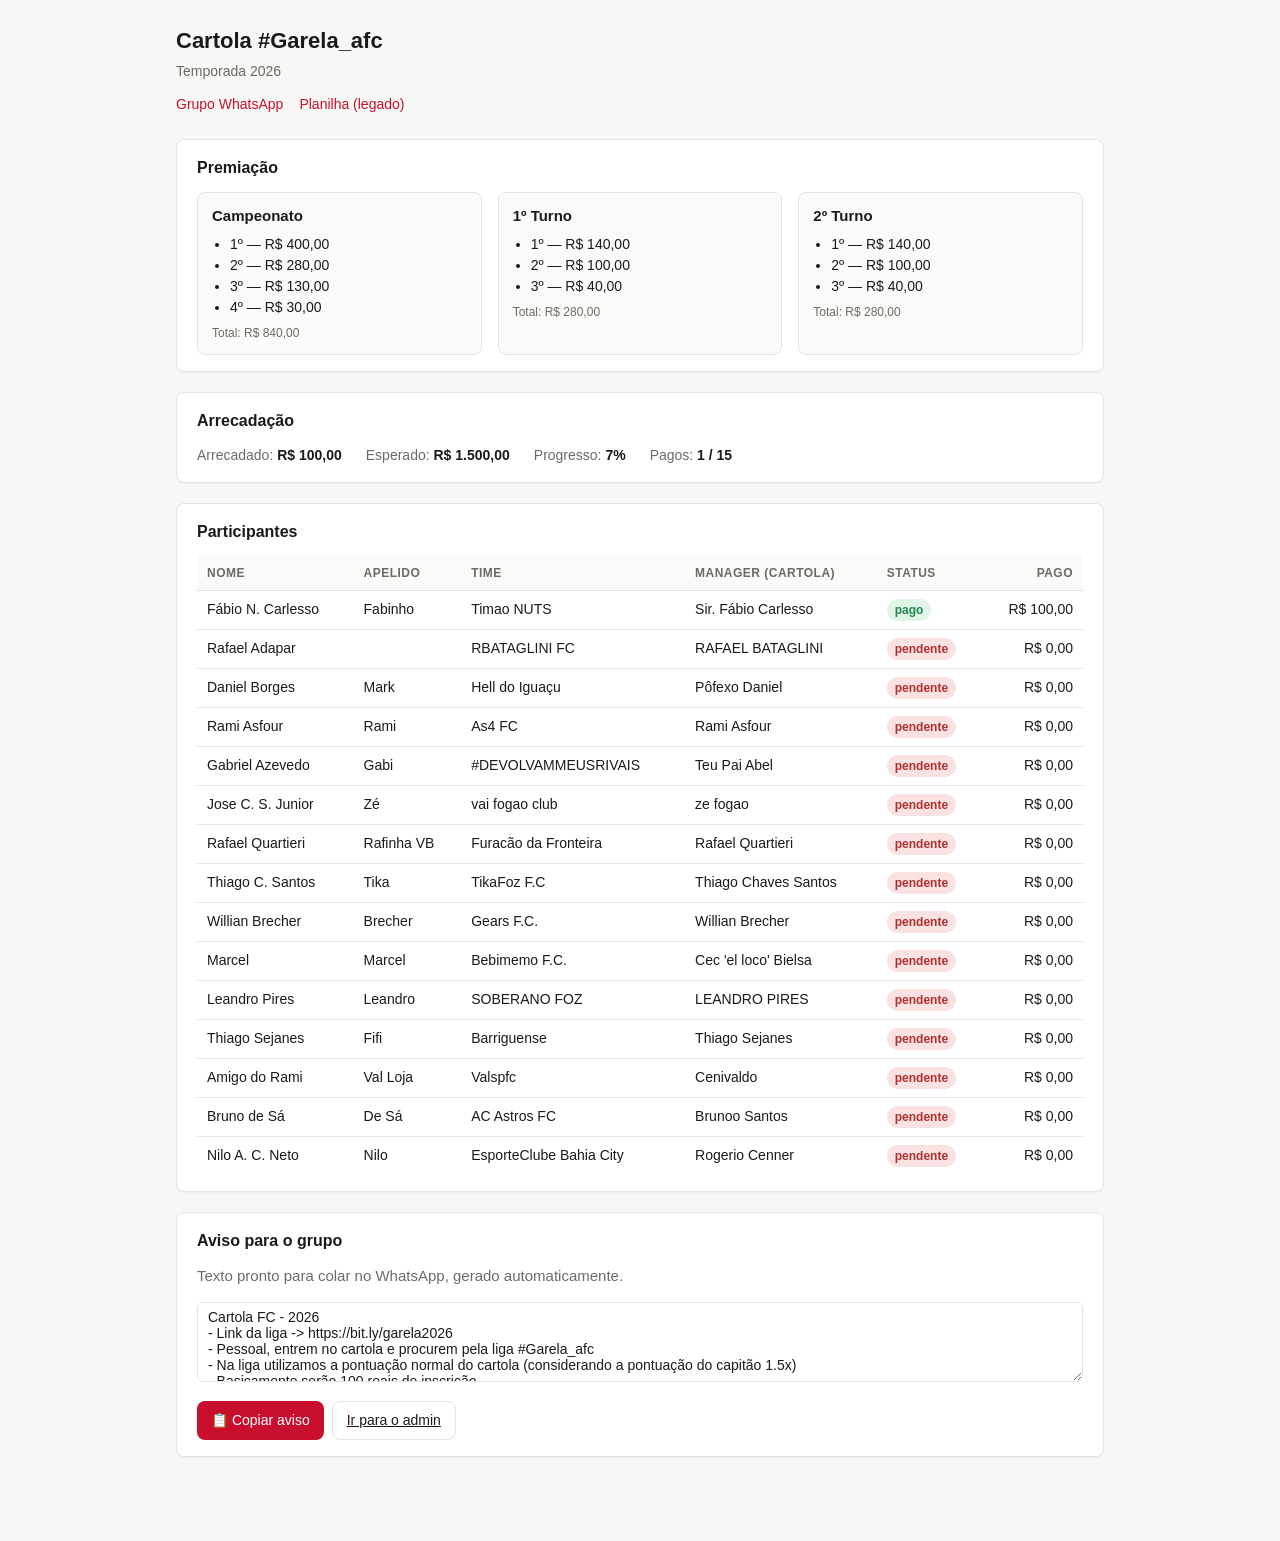
==== index.html @ 2b6771f7 "Initial commit: migra liga Cartola #Garela_afc da planilha para site estático Site HTML/CSS/JS puro " ====
<!DOCTYPE html>
<html lang="pt-BR">
<head>
  <meta charset="UTF-8">
  <meta name="viewport" content="width=device-width, initial-scale=1.0">
  <title>Cartola #Garela_afc</title>
  <link rel="stylesheet" href="styles.css">
</head>
<body>
  <main class="container">
    <header class="page">
      <h1 id="liga-titulo">Cartola #Garela_afc</h1>
      <div class="subtitle" id="ano-subtitulo">Temporada 2026</div>
      <div class="links" id="links"></div>
    </header>

    <section class="card">
      <h2>Premiação</h2>
      <div class="grid-prizes" id="grid-premiacao"></div>
    </section>

    <section class="card">
      <h2>Arrecadação</h2>
      <div class="totals" id="totais"></div>
    </section>

    <section class="card">
      <h2>Participantes</h2>
      <div style="overflow-x:auto">
        <table id="tabela-participantes">
          <thead>
            <tr>
              <th>Nome</th>
              <th>Apelido</th>
              <th>Time</th>
              <th>Manager (Cartola)</th>
              <th>Status</th>
              <th class="right">Pago</th>
            </tr>
          </thead>
          <tbody></tbody>
        </table>
      </div>
    </section>

    <section class="card">
      <h2>Aviso para o grupo</h2>
      <p class="muted" style="margin-top:0">Texto pronto para colar no WhatsApp, gerado automaticamente.</p>
      <textarea id="aviso-texto" readonly></textarea>
      <div class="actions">
        <button id="btn-copiar-aviso">📋 Copiar aviso</button>
        <a class="btn secondary" href="admin.html">Ir para o admin</a>
      </div>
    </section>
  </main>

  <div class="toast" id="toast"></div>

  <script src="data.js"></script>
  <script src="app.js"></script>
</body>
</html>
---- styles.css ----
:root {
  --bg: #f7f7f5;
  --surface: #ffffff;
  --border: #e3e3df;
  --text: #1a1a1a;
  --muted: #6b6b66;
  --accent: #c8102e;
  --accent-hover: #a30d25;
  --ok: #1f8a4d;
  --warn: #d68a00;
  --danger: #b03030;
  --radius: 8px;
  --shadow: 0 1px 2px rgba(0, 0, 0, 0.04);
  --font: -apple-system, BlinkMacSystemFont, "Segoe UI", Roboto, "Helvetica Neue", Arial, sans-serif;
}

* { box-sizing: border-box; }

body {
  margin: 0;
  font-family: var(--font);
  background: var(--bg);
  color: var(--text);
  line-height: 1.5;
  font-size: 15px;
}

.container {
  max-width: 960px;
  margin: 0 auto;
  padding: 24px 16px 64px;
}

header.page {
  margin-bottom: 24px;
}

header.page h1 {
  margin: 0 0 4px;
  font-size: 22px;
  font-weight: 600;
}

header.page .subtitle {
  color: var(--muted);
  font-size: 14px;
}

header.page .links {
  margin-top: 12px;
  display: flex;
  flex-wrap: wrap;
  gap: 8px 16px;
}

header.page .links a {
  color: var(--accent);
  text-decoration: none;
  font-size: 14px;
}

header.page .links a:hover { text-decoration: underline; }

.card {
  background: var(--surface);
  border: 1px solid var(--border);
  border-radius: var(--radius);
  box-shadow: var(--shadow);
  padding: 16px 20px;
  margin-bottom: 20px;
}

.card h2 {
  margin: 0 0 12px;
  font-size: 16px;
  font-weight: 600;
}

.card h3 {
  margin: 16px 0 8px;
  font-size: 14px;
  font-weight: 600;
  color: var(--muted);
  text-transform: uppercase;
  letter-spacing: 0.04em;
}

.grid-prizes {
  display: grid;
  grid-template-columns: repeat(auto-fit, minmax(200px, 1fr));
  gap: 16px;
}

.prize-block {
  border: 1px solid var(--border);
  border-radius: var(--radius);
  padding: 12px 14px;
  background: #fafaf8;
}

.prize-block .title {
  font-weight: 600;
  margin-bottom: 6px;
}

.prize-block ul {
  margin: 0;
  padding-left: 18px;
  font-size: 14px;
}

.totals {
  display: flex;
  flex-wrap: wrap;
  gap: 24px;
  font-size: 14px;
  margin-top: 8px;
}

.totals .label { color: var(--muted); }
.totals .value { font-weight: 600; }

table {
  width: 100%;
  border-collapse: collapse;
  font-size: 14px;
}

th, td {
  text-align: left;
  padding: 8px 10px;
  border-bottom: 1px solid var(--border);
  vertical-align: middle;
}

th {
  font-weight: 600;
  color: var(--muted);
  font-size: 12px;
  text-transform: uppercase;
  letter-spacing: 0.04em;
  background: #fafaf8;
}

tr:last-child td { border-bottom: none; }

.status {
  display: inline-block;
  padding: 2px 8px;
  border-radius: 999px;
  font-size: 12px;
  font-weight: 600;
}
.status.pago { background: #e1f4e8; color: var(--ok); }
.status.parcial { background: #fdf1d9; color: var(--warn); }
.status.pendente { background: #fbe2e2; color: var(--danger); }

button, .btn {
  font-family: inherit;
  font-size: 14px;
  background: var(--accent);
  color: white;
  border: none;
  padding: 8px 14px;
  border-radius: var(--radius);
  cursor: pointer;
  font-weight: 500;
  transition: background 0.15s ease;
}

button:hover, .btn:hover { background: var(--accent-hover); }

button.secondary, .btn.secondary {
  background: transparent;
  color: var(--text);
  border: 1px solid var(--border);
}

button.secondary:hover, .btn.secondary:hover {
  background: #f0f0ec;
}

button.danger { background: var(--danger); }

.actions {
  display: flex;
  flex-wrap: wrap;
  gap: 8px;
  margin-top: 12px;
}

input[type="text"], input[type="number"], input[type="url"], select, textarea {
  font-family: inherit;
  font-size: 14px;
  border: 1px solid var(--border);
  border-radius: 6px;
  padding: 6px 10px;
  background: white;
  color: var(--text);
  width: 100%;
}

input:focus, select:focus, textarea:focus {
  outline: none;
  border-color: var(--accent);
}

textarea { resize: vertical; min-height: 80px; }

.field {
  margin-bottom: 12px;
}

.field label {
  display: block;
  font-size: 12px;
  font-weight: 600;
  color: var(--muted);
  margin-bottom: 4px;
  text-transform: uppercase;
  letter-spacing: 0.04em;
}

.row {
  display: grid;
  grid-template-columns: 1fr 1fr;
  gap: 12px;
}

.row-4 {
  display: grid;
  grid-template-columns: repeat(4, 1fr);
  gap: 12px;
}

.toast {
  position: fixed;
  bottom: 20px;
  left: 50%;
  transform: translateX(-50%);
  background: var(--text);
  color: white;
  padding: 10px 16px;
  border-radius: var(--radius);
  font-size: 14px;
  opacity: 0;
  transition: opacity 0.2s ease;
  pointer-events: none;
  z-index: 1000;
}

.toast.show { opacity: 1; }

.muted { color: var(--muted); }
.right { text-align: right; }

.admin-table input[type="text"],
.admin-table input[type="number"] {
  padding: 4px 6px;
  font-size: 13px;
}

.admin-table td { padding: 4px 6px; }

.admin-table .remove-btn {
  background: transparent;
  color: var(--danger);
  border: none;
  cursor: pointer;
  padding: 2px 6px;
  font-size: 16px;
}

.admin-table .remove-btn:hover { background: #fbe2e2; }

@media (max-width: 640px) {
  .row, .row-4 { grid-template-columns: 1fr; }
  th, td { padding: 6px 8px; font-size: 13px; }
}
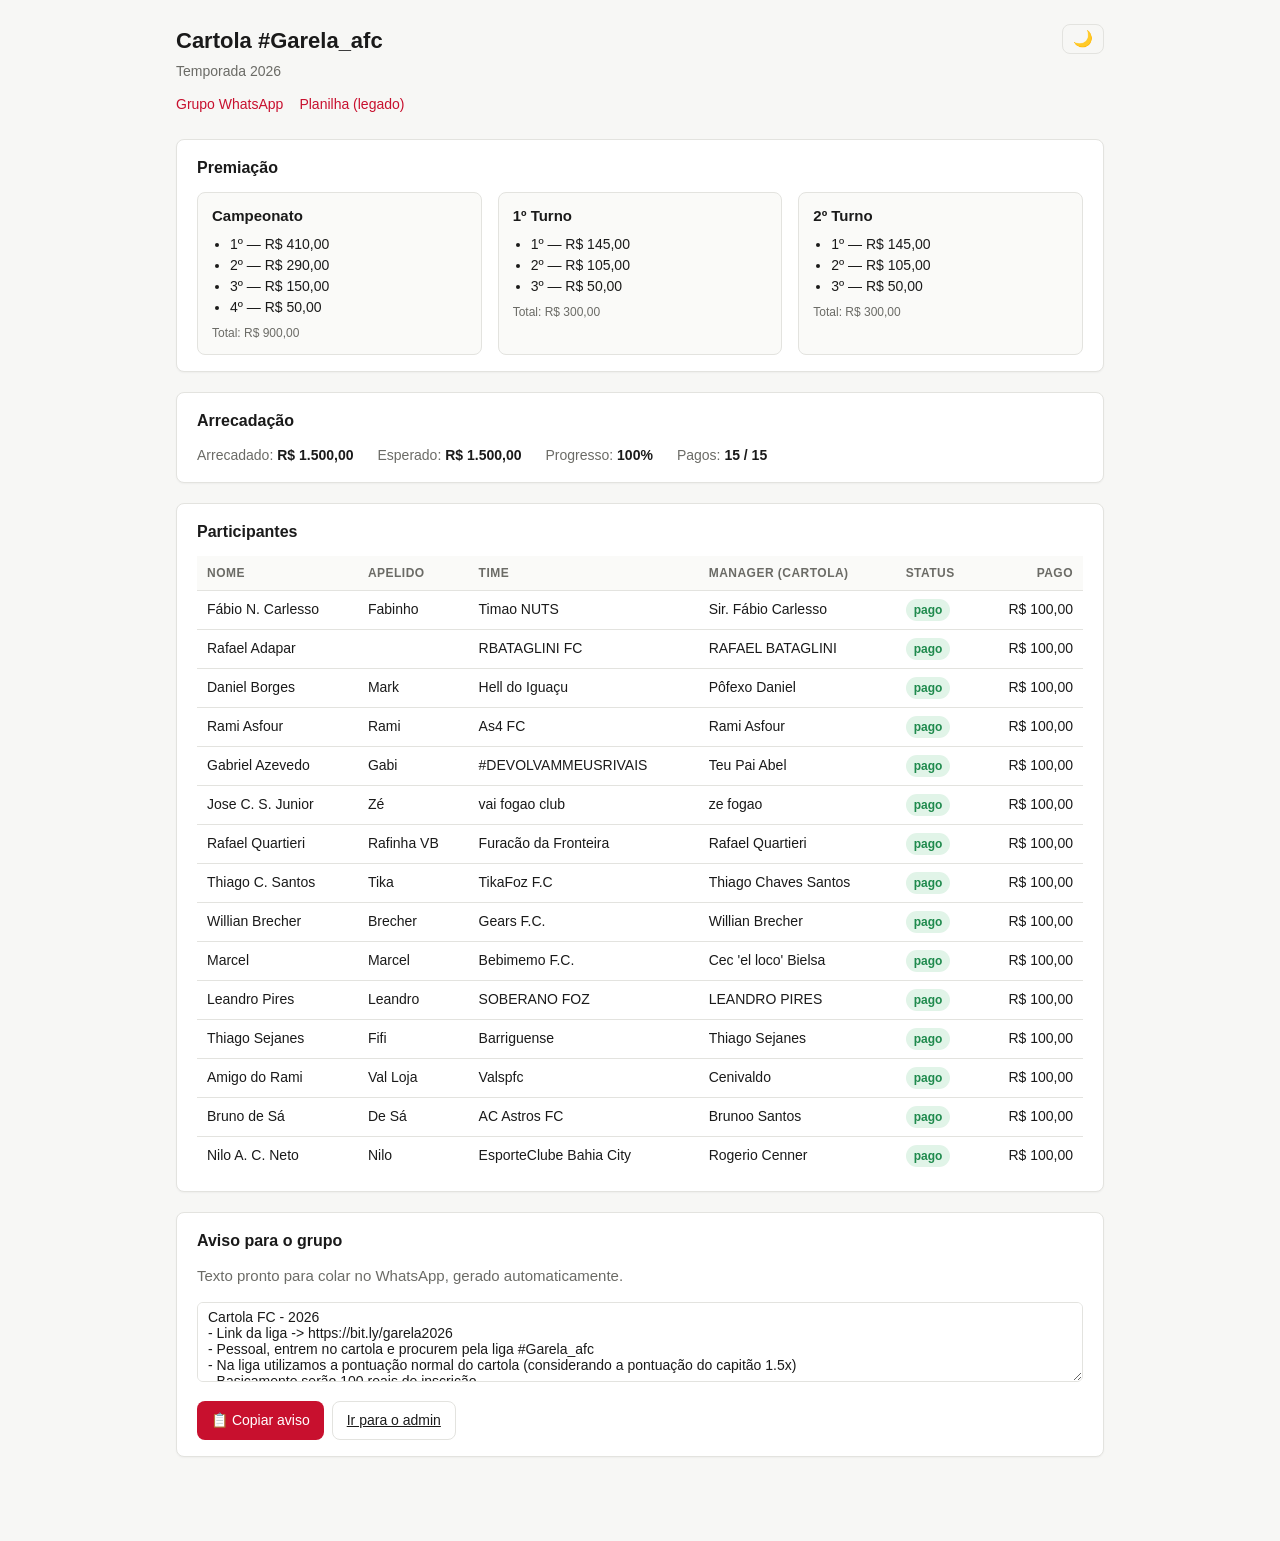
==== commit e6bad98e: "Implement dark mode with system preference detection and manual toggle - Add CSS custom properties f" ====
--- a/index.html
+++ b/index.html
@@ -4,14 +4,24 @@
   <meta charset="UTF-8">
   <meta name="viewport" content="width=device-width, initial-scale=1.0">
   <title>Cartola #Garela_afc</title>
-  <link rel="stylesheet" href="styles.css">
+  <link rel="stylesheet" href="css/styles.css">
+  <script>
+    (function () {
+      var saved = localStorage.getItem("theme");
+      var prefer = (!saved && window.matchMedia("(prefers-color-scheme: dark)").matches) ? "dark" : saved;
+      if (prefer === "dark") document.documentElement.setAttribute("data-theme", "dark");
+    })();
+  </script>
 </head>
 <body>
   <main class="container">
     <header class="page">
-      <h1 id="liga-titulo">Cartola #Garela_afc</h1>
-      <div class="subtitle" id="ano-subtitulo">Temporada 2026</div>
-      <div class="links" id="links"></div>
+      <div class="page-title-group">
+        <h1 id="liga-titulo">Cartola #Garela_afc</h1>
+        <div class="subtitle" id="ano-subtitulo">Temporada 2026</div>
+        <div class="links" id="links"></div>
+      </div>
+      <button class="theme-toggle" id="btn-tema" title="Alternar tema" aria-label="Alternar tema claro/escuro">🌙</button>
     </header>
 
     <section class="card">
@@ -57,6 +67,6 @@
   <div class="toast" id="toast"></div>
 
   <script src="data.js"></script>
-  <script src="app.js"></script>
+  <script src="js/app.js"></script>
 </body>
 </html>
--- a/css/styles.css
+++ b/css/styles.css
@@ -0,0 +1,339 @@
+:root {
+  --bg: #f7f7f5;
+  --surface: #ffffff;
+  --surface-alt: #fafaf8;
+  --border: #e3e3df;
+  --text: #1a1a1a;
+  --muted: #6b6b66;
+  --accent: #c8102e;
+  --accent-hover: #a30d25;
+  --ok: #1f8a4d;
+  --warn: #d68a00;
+  --danger: #b03030;
+  --status-ok-bg: #e1f4e8;
+  --status-warn-bg: #fdf1d9;
+  --status-danger-bg: #fbe2e2;
+  --secondary-hover: #f0f0ec;
+  --input-bg: #ffffff;
+  --radius: 8px;
+  --shadow: 0 1px 2px rgba(0, 0, 0, 0.04);
+  --font: -apple-system, BlinkMacSystemFont, "Segoe UI", Roboto, "Helvetica Neue", Arial, sans-serif;
+}
+
+[data-theme="dark"] {
+  --bg: #111111;
+  --surface: #1e1e1e;
+  --surface-alt: #252525;
+  --border: #333333;
+  --text: #f0f0ec;
+  --muted: #9a9a93;
+  --accent: #e8324e;
+  --accent-hover: #c8102e;
+  --ok: #34c76b;
+  --warn: #f0a500;
+  --danger: #e05050;
+  --status-ok-bg: #0d2e1a;
+  --status-warn-bg: #2e2000;
+  --status-danger-bg: #2e0d0d;
+  --secondary-hover: #2a2a2a;
+  --input-bg: #252525;
+  --shadow: 0 1px 2px rgba(0, 0, 0, 0.3);
+}
+
+* { box-sizing: border-box; }
+
+body {
+  margin: 0;
+  font-family: var(--font);
+  background: var(--bg);
+  color: var(--text);
+  line-height: 1.5;
+  font-size: 15px;
+}
+
+.container {
+  max-width: 960px;
+  margin: 0 auto;
+  padding: 24px 16px 64px;
+}
+
+header.page {
+  margin-bottom: 24px;
+  display: flex;
+  flex-wrap: wrap;
+  align-items: flex-start;
+  gap: 8px;
+}
+
+header.page .page-title-group {
+  flex: 1;
+  min-width: 0;
+}
+
+header.page h1 {
+  margin: 0 0 4px;
+  font-size: 22px;
+  font-weight: 600;
+}
+
+header.page .subtitle {
+  color: var(--muted);
+  font-size: 14px;
+}
+
+header.page .links {
+  margin-top: 12px;
+  display: flex;
+  flex-wrap: wrap;
+  gap: 8px 16px;
+}
+
+header.page .links a {
+  color: var(--accent);
+  text-decoration: none;
+  font-size: 14px;
+}
+
+header.page .links a:hover { text-decoration: underline; }
+
+.card {
+  background: var(--surface);
+  border: 1px solid var(--border);
+  border-radius: var(--radius);
+  box-shadow: var(--shadow);
+  padding: 16px 20px;
+  margin-bottom: 20px;
+}
+
+.card h2 {
+  margin: 0 0 12px;
+  font-size: 16px;
+  font-weight: 600;
+}
+
+.card h3 {
+  margin: 16px 0 8px;
+  font-size: 14px;
+  font-weight: 600;
+  color: var(--muted);
+  text-transform: uppercase;
+  letter-spacing: 0.04em;
+}
+
+.grid-prizes {
+  display: grid;
+  grid-template-columns: repeat(auto-fit, minmax(200px, 1fr));
+  gap: 16px;
+}
+
+.prize-block {
+  border: 1px solid var(--border);
+  border-radius: var(--radius);
+  padding: 12px 14px;
+  background: var(--surface-alt);
+}
+
+.prize-block .title {
+  font-weight: 600;
+  margin-bottom: 6px;
+}
+
+.prize-block ul {
+  margin: 0;
+  padding-left: 18px;
+  font-size: 14px;
+}
+
+.prize-block .winner {
+  margin-left: 6px;
+  color: var(--accent);
+  font-weight: 600;
+}
+
+.totals {
+  display: flex;
+  flex-wrap: wrap;
+  gap: 24px;
+  font-size: 14px;
+  margin-top: 8px;
+}
+
+.totals .label { color: var(--muted); }
+.totals .value { font-weight: 600; }
+
+table {
+  width: 100%;
+  border-collapse: collapse;
+  font-size: 14px;
+}
+
+th, td {
+  text-align: left;
+  padding: 8px 10px;
+  border-bottom: 1px solid var(--border);
+  vertical-align: middle;
+}
+
+th {
+  font-weight: 600;
+  color: var(--muted);
+  font-size: 12px;
+  text-transform: uppercase;
+  letter-spacing: 0.04em;
+  background: var(--surface-alt);
+}
+
+tr:last-child td { border-bottom: none; }
+
+.status {
+  display: inline-block;
+  padding: 2px 8px;
+  border-radius: 999px;
+  font-size: 12px;
+  font-weight: 600;
+}
+.status.pago { background: var(--status-ok-bg); color: var(--ok); }
+.status.parcial { background: var(--status-warn-bg); color: var(--warn); }
+.status.pendente { background: var(--status-danger-bg); color: var(--danger); }
+
+button, .btn {
+  font-family: inherit;
+  font-size: 14px;
+  background: var(--accent);
+  color: white;
+  border: none;
+  padding: 8px 14px;
+  border-radius: var(--radius);
+  cursor: pointer;
+  font-weight: 500;
+  transition: background 0.15s ease;
+}
+
+button:hover, .btn:hover { background: var(--accent-hover); }
+
+button.secondary, .btn.secondary {
+  background: transparent;
+  color: var(--text);
+  border: 1px solid var(--border);
+}
+
+button.secondary:hover, .btn.secondary:hover {
+  background: var(--secondary-hover);
+}
+
+button.danger { background: var(--danger); }
+
+.actions {
+  display: flex;
+  flex-wrap: wrap;
+  gap: 8px;
+  margin-top: 12px;
+}
+
+input[type="text"], input[type="number"], input[type="url"], select, textarea {
+  font-family: inherit;
+  font-size: 14px;
+  border: 1px solid var(--border);
+  border-radius: 6px;
+  padding: 6px 10px;
+  background: var(--input-bg);
+  color: var(--text);
+  width: 100%;
+}
+
+input:focus, select:focus, textarea:focus {
+  outline: none;
+  border-color: var(--accent);
+}
+
+textarea { resize: vertical; min-height: 80px; }
+
+.field {
+  margin-bottom: 12px;
+}
+
+.field label {
+  display: block;
+  font-size: 12px;
+  font-weight: 600;
+  color: var(--muted);
+  margin-bottom: 4px;
+  text-transform: uppercase;
+  letter-spacing: 0.04em;
+}
+
+.row {
+  display: grid;
+  grid-template-columns: 1fr 1fr;
+  gap: 12px;
+}
+
+.row-4 {
+  display: grid;
+  grid-template-columns: repeat(4, 1fr);
+  gap: 12px;
+}
+
+.toast {
+  position: fixed;
+  bottom: 20px;
+  left: 50%;
+  transform: translateX(-50%);
+  background: var(--text);
+  color: var(--bg);
+  padding: 10px 16px;
+  border-radius: var(--radius);
+  font-size: 14px;
+  opacity: 0;
+  transition: opacity 0.2s ease;
+  pointer-events: none;
+  z-index: 1000;
+}
+
+.toast.show { opacity: 1; }
+
+.muted { color: var(--muted); }
+.right { text-align: right; }
+
+.admin-table input[type="text"],
+.admin-table input[type="number"] {
+  padding: 4px 6px;
+  font-size: 13px;
+}
+
+.admin-table td { padding: 4px 6px; }
+
+.admin-table .remove-btn {
+  background: transparent;
+  color: var(--danger);
+  border: none;
+  cursor: pointer;
+  padding: 2px 6px;
+  font-size: 16px;
+}
+
+.admin-table .remove-btn:hover { background: var(--status-danger-bg); }
+
+/* Theme toggle button */
+.theme-toggle {
+  flex-shrink: 0;
+  background: transparent;
+  border: 1px solid var(--border);
+  color: var(--muted);
+  padding: 6px 10px;
+  font-size: 16px;
+  line-height: 1;
+  border-radius: var(--radius);
+  cursor: pointer;
+  transition: background 0.15s ease, color 0.15s ease;
+}
+
+.theme-toggle:hover {
+  background: var(--secondary-hover);
+  color: var(--text);
+}
+
+@media (max-width: 640px) {
+  .row, .row-4 { grid-template-columns: 1fr; }
+  th, td { padding: 6px 8px; font-size: 13px; }
+}
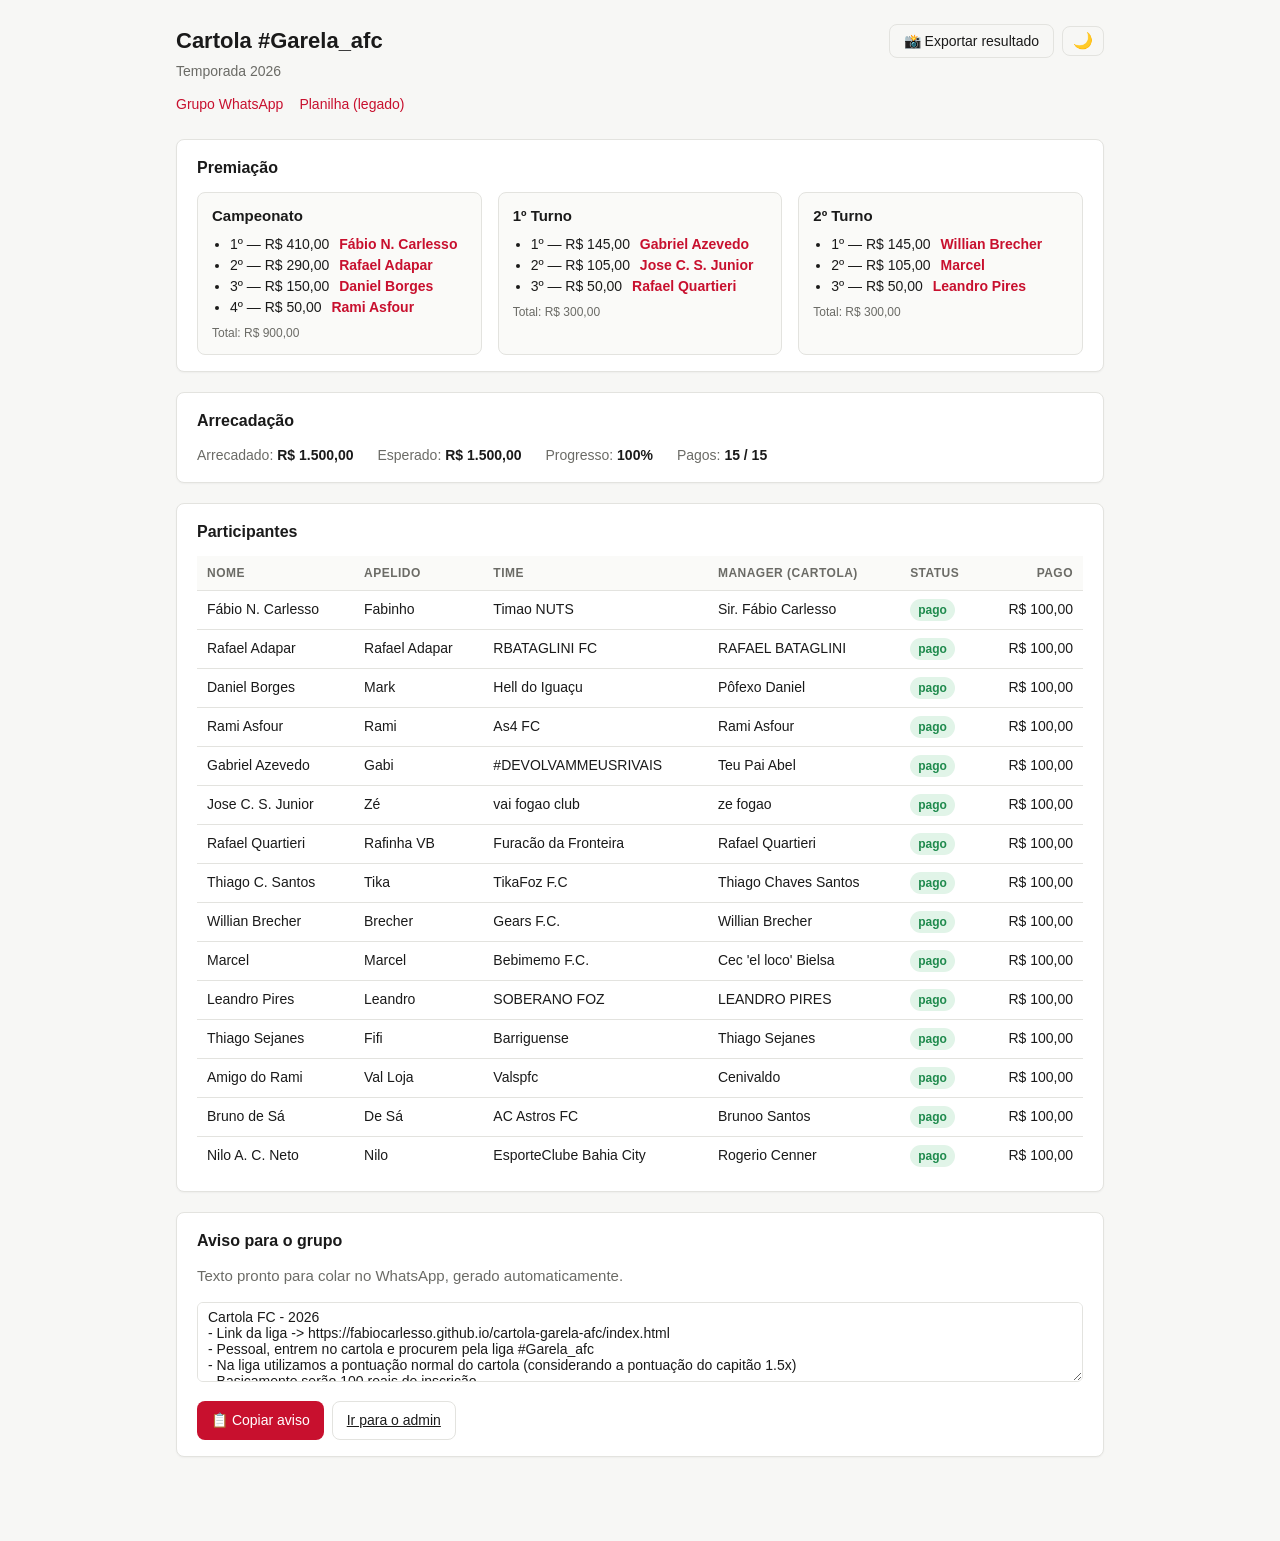
==== commit 67a8b15b: "Adiciona botão para exportar resultado como imagem PNG Gera imagem 800×auto via Canvas API (sem depe" ====
--- a/index.html
+++ b/index.html
@@ -21,7 +21,10 @@
         <div class="subtitle" id="ano-subtitulo">Temporada 2026</div>
         <div class="links" id="links"></div>
       </div>
-      <button class="theme-toggle" id="btn-tema" title="Alternar tema" aria-label="Alternar tema claro/escuro">🌙</button>
+      <div class="header-actions">
+        <button class="btn secondary" id="btn-exportar-imagem" title="Exportar resultado como imagem PNG">📸 Exportar resultado</button>
+        <button class="theme-toggle" id="btn-tema" title="Alternar tema" aria-label="Alternar tema claro/escuro">🌙</button>
+      </div>
     </header>
 
     <section class="card">
@@ -67,6 +70,7 @@
   <div class="toast" id="toast"></div>
 
   <script src="data.js"></script>
+  <script src="js/export-image.js"></script>
   <script src="js/app.js"></script>
 </body>
 </html>
--- a/css/styles.css
+++ b/css/styles.css
@@ -314,6 +314,14 @@
 
 .admin-table .remove-btn:hover { background: var(--status-danger-bg); }
 
+/* Header action group */
+.header-actions {
+  display: flex;
+  gap: 8px;
+  align-items: center;
+  flex-shrink: 0;
+}
+
 /* Theme toggle button */
 .theme-toggle {
   flex-shrink: 0;
@@ -333,7 +341,91 @@
   color: var(--text);
 }
 
+/* ---- Tablet portrait ---- */
+@media (max-width: 768px) {
+  .row-4 { grid-template-columns: 1fr 1fr; }
+}
+
+/* ---- Mobile ---- */
 @media (max-width: 640px) {
+  .container { padding: 16px 12px 48px; }
+  .card { padding: 14px 14px; margin-bottom: 14px; }
+
+  header.page h1 { font-size: 18px; }
+
+  .header-actions { gap: 6px; }
+  #btn-exportar-imagem { font-size: 13px; padding: 8px 10px; min-height: 36px; }
+
   .row, .row-4 { grid-template-columns: 1fr; }
+
   th, td { padding: 6px 8px; font-size: 13px; }
-}
+
+  /* Touch targets */
+  button, .btn { min-height: 44px; padding: 10px 16px; font-size: 15px; }
+
+  input[type="text"],
+  input[type="number"],
+  input[type="url"],
+  select { min-height: 44px; padding: 10px 12px; font-size: 15px; }
+
+  /* Full-width action buttons */
+  .actions { flex-direction: column; }
+  .actions > button, .actions > .btn { width: 100%; text-align: center; }
+
+  /* Toast stretched across screen */
+  .toast { left: 12px; right: 12px; transform: none; }
+
+  /* Totals as 2-column grid */
+  .totals { display: grid; grid-template-columns: 1fr 1fr; gap: 12px 24px; }
+
+  /* Participants table → card layout */
+  #tabela-participantes,
+  #tabela-participantes tbody,
+  #tabela-participantes tr,
+  #tabela-participantes td { display: block; }
+
+  #tabela-participantes thead { display: none; }
+
+  #tabela-participantes tr {
+    border: 1px solid var(--border);
+    border-radius: var(--radius);
+    margin-bottom: 10px;
+    padding: 4px 0;
+    background: var(--surface-alt);
+  }
+
+  #tabela-participantes td {
+    display: flex;
+    justify-content: space-between;
+    align-items: center;
+    border-bottom: 1px solid var(--border);
+    padding: 7px 12px;
+    font-size: 14px;
+  }
+
+  #tabela-participantes td:last-child { border-bottom: none; }
+
+  #tabela-participantes td[data-label]::before {
+    content: attr(data-label);
+    font-weight: 600;
+    font-size: 11px;
+    color: var(--muted);
+    text-transform: uppercase;
+    letter-spacing: 0.04em;
+    flex-shrink: 0;
+    margin-right: 8px;
+    min-width: 60px;
+    text-align: left;
+  }
+
+  /* Admin inputs smaller to keep table usable */
+  .admin-table input[type="text"],
+  .admin-table input[type="number"] { min-height: 36px; padding: 6px 8px; }
+}
+
+/* ---- Small phones ---- */
+@media (max-width: 380px) {
+  body { font-size: 14px; }
+  .card { padding: 12px 10px; }
+  header.page h1 { font-size: 16px; }
+}
